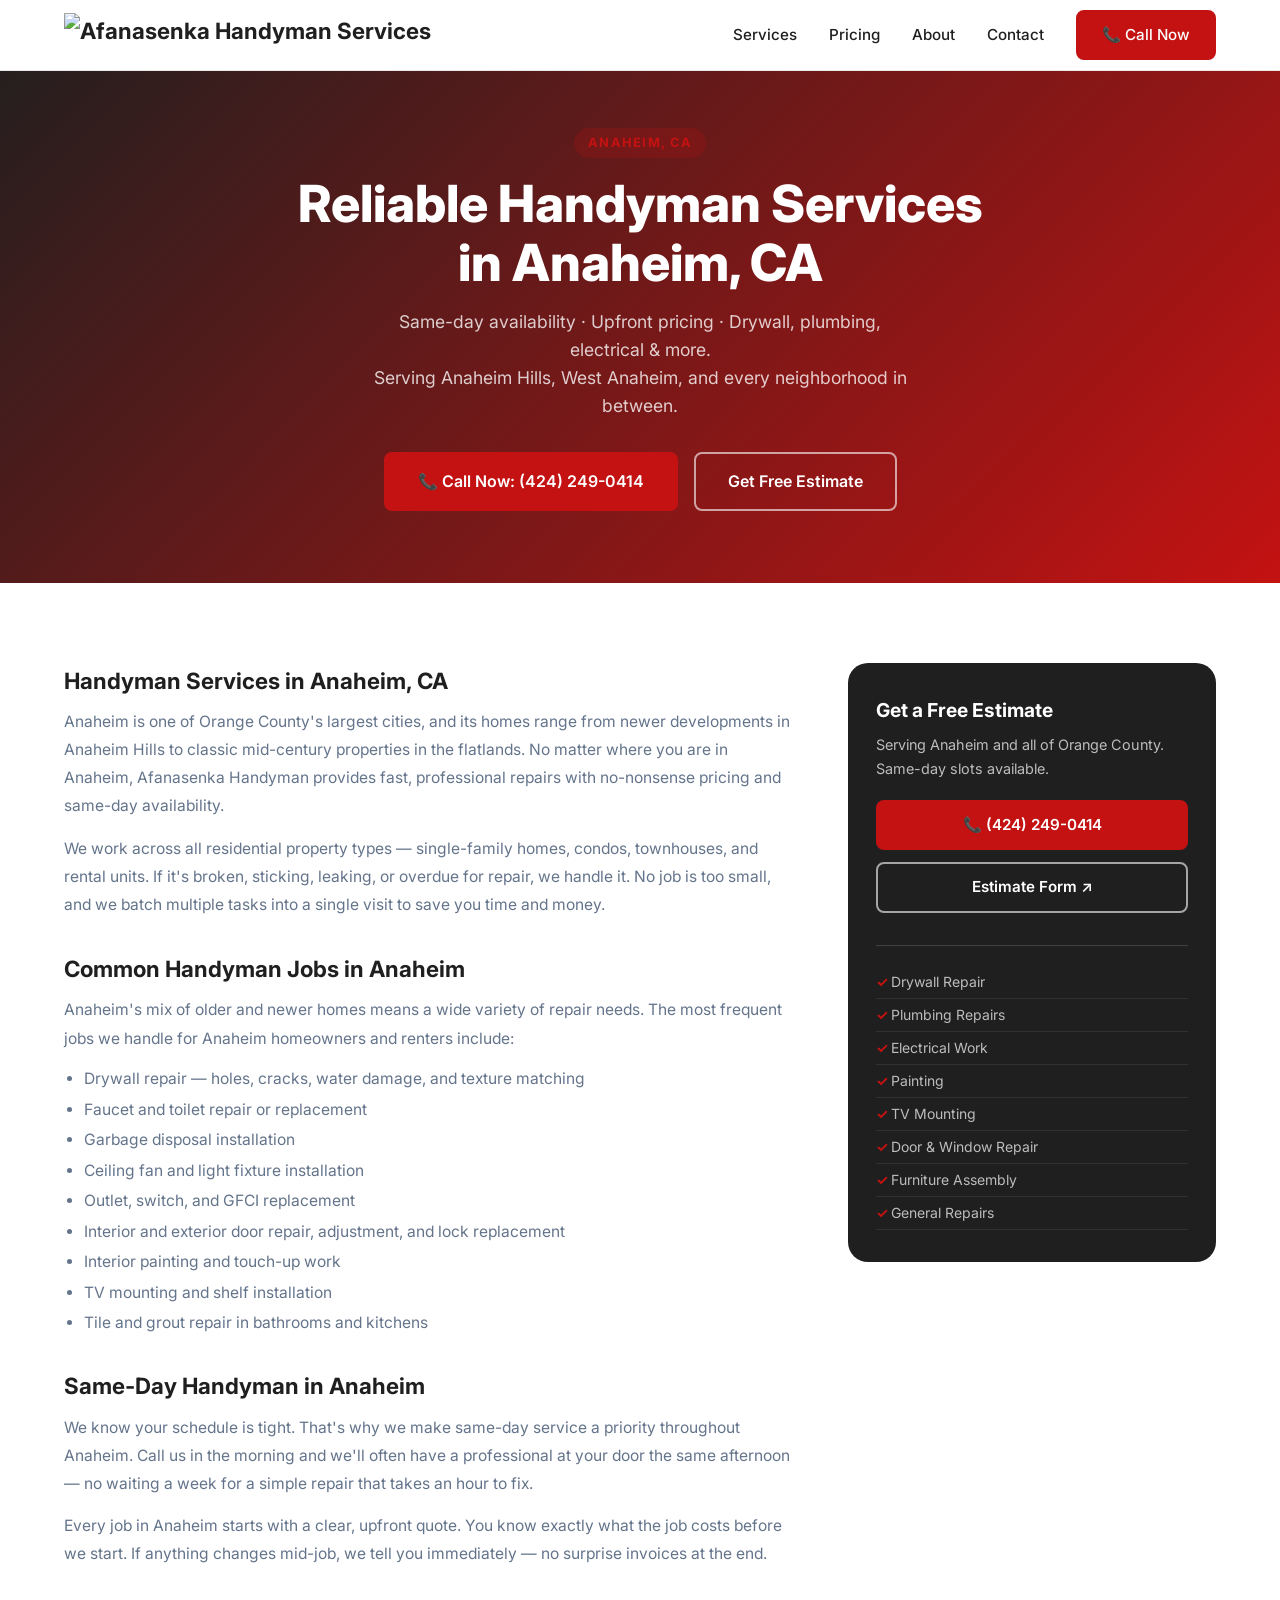
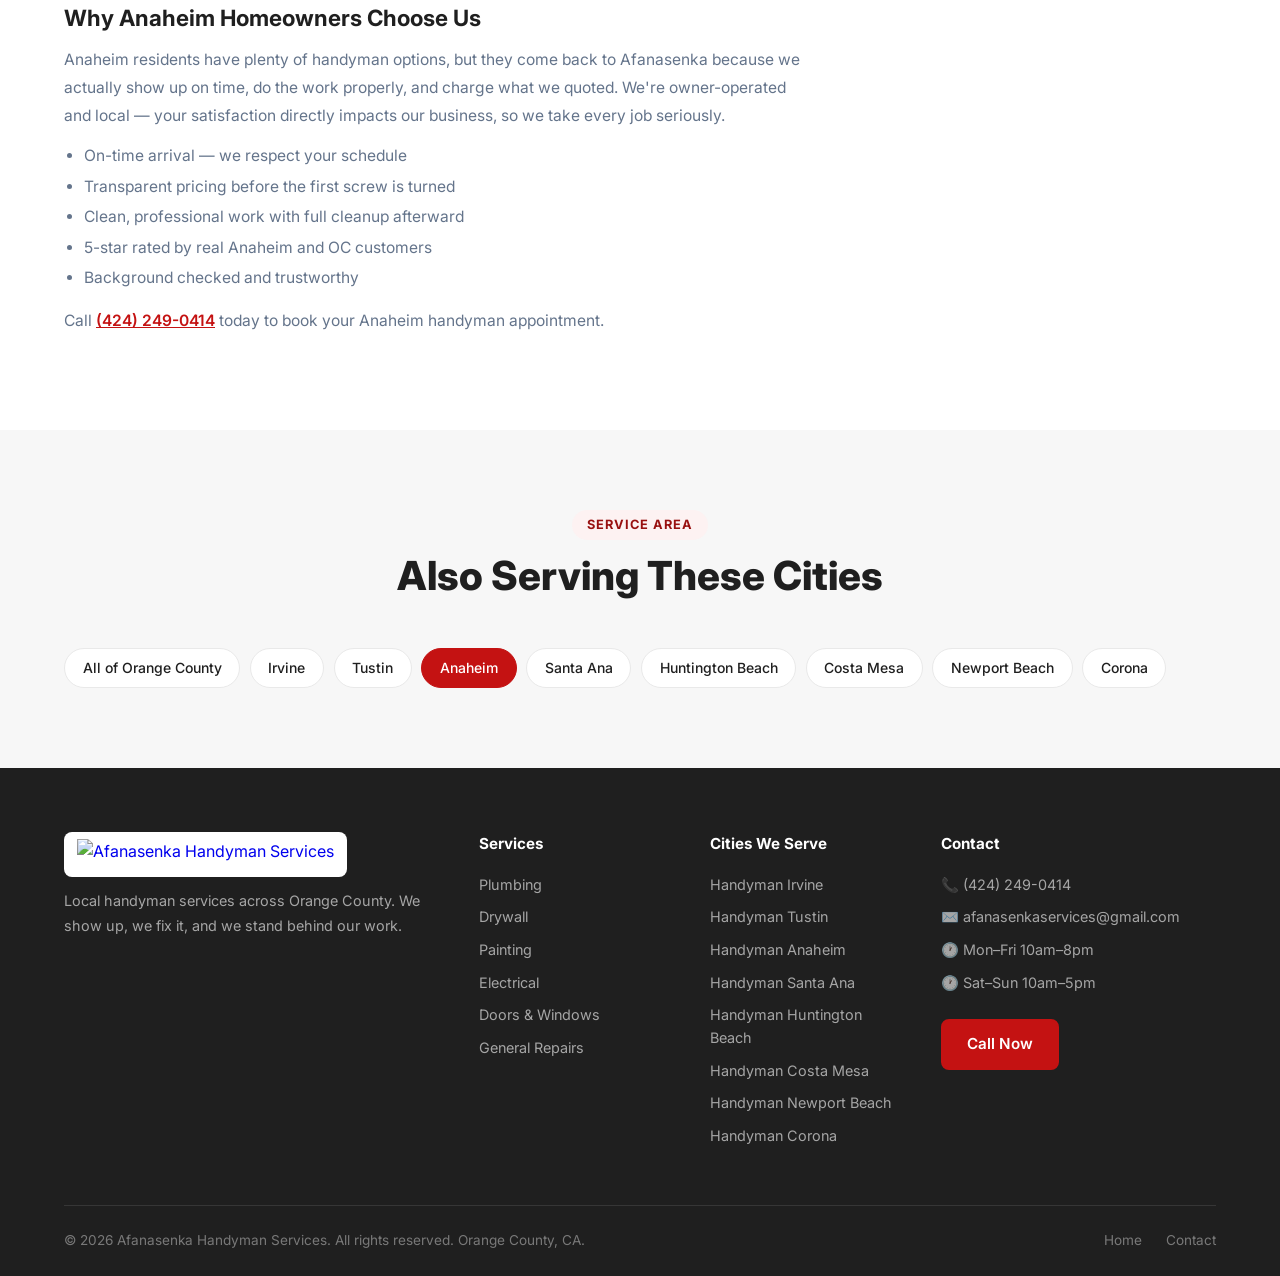
==== handyman-anaheim-ca.html @ b6ce4efc "Add files via upload" ====
<!DOCTYPE html>
<html lang="en">
<head>
  <meta charset="UTF-8" />
  <meta name="viewport" content="width=device-width, initial-scale=1.0" />
  <title>Handyman in Anaheim, CA | Same-Day Service | Afanasenka Handyman</title>
  <meta name="description" content="Reliable handyman in Anaheim, CA. Drywall, plumbing, electrical, painting & TV mounting — same-day service near Disneyland and across Anaheim. Call (424) 249-0414." />
  <meta name="robots" content="index, follow" />
  <link rel="canonical" href="handyman-anaheim-ca.html" />
  <link rel="preconnect" href="https://fonts.googleapis.com" />
  <link rel="preconnect" href="https://fonts.gstatic.com" crossorigin />
  <link href="https://fonts.googleapis.com/css2?family=Inter:wght@400;500;600;700;800;900&display=swap" rel="stylesheet" />
  <link rel="stylesheet" href="styles.css" />
  <script type="application/ld+json">
  {
    "@context": "https://schema.org",
    "@type": "HomeAndConstructionBusiness",
    "name": "Afanasenka Handyman Services",
    "telephone": "+14242490414",
    "email": "afanasenkaservices@gmail.com",
    "address": {
      "@type": "PostalAddress",
      "addressLocality": "Anaheim",
      "addressRegion": "CA",
      "addressCountry": "US"
    },
    "areaServed": { "@type": "City", "name": "Anaheim, CA" },
    "description": "Reliable handyman services in Anaheim, CA. Drywall repair, plumbing, electrical, painting, and general home repairs.",
    "openingHours": "Mo-Fr 10:00-20:00, Sa-Su 10:00-17:00",
    "priceRange": "$$"
  }
  </script>
</head>
<body>

  <!-- NAV -->
  <header class="nav-wrapper" id="navbar">
    <nav class="nav container">
      <a href="index.html" class="nav-logo">
        <img src="https://raw.githubusercontent.com/zmiceramaroka/afanasenkahandyman/main/short_logo.png" alt="Afanasenka Handyman Services" class="nav-logo-img" />
      </a>
      <ul class="nav-links" id="nav-links">
        <li><a href="index.html#services">Services</a></li>
        <li><a href="index.html#pricing">Pricing</a></li>
        <li><a href="index.html#why-us">About</a></li>
        <li><a href="index.html#contact">Contact</a></li>
        <li><a href="tel:+14242490414" class="btn btn-primary nav-cta">📞 Call Now</a></li>
      </ul>
      <button class="hamburger" id="hamburger" aria-label="Toggle menu">
        <span></span><span></span><span></span>
      </button>
    </nav>
  </header>

  <!-- HERO -->
  <section class="lp-hero">
    <div class="container">
      <p class="lp-hero-eyebrow">Anaheim, CA</p>
      <h1>Reliable Handyman Services<br />in Anaheim, CA</h1>
      <p class="lp-hero-sub">Same-day availability · Upfront pricing · Drywall, plumbing, electrical & more.<br />Serving Anaheim Hills, West Anaheim, and every neighborhood in between.</p>
      <div class="lp-hero-actions">
        <a href="tel:+14242490414" class="btn btn-primary btn-lg">📞 Call Now: (424) 249-0414</a>
        <a href="https://docs.google.com/forms/d/e/1FAIpQLSelJyZ_koh1a0A4ocHwTzat5wtbwH6ivnWTQcF7WB2MaH7mAQ/viewform" target="_blank" rel="noopener noreferrer" class="btn btn-outline btn-lg">Get Free Estimate</a>
      </div>
    </div>
  </section>

  <!-- CONTENT -->
  <section class="section lp-content-section">
    <div class="container">
      <div class="lp-content-grid">

        <div class="lp-body">

          <h2>Handyman Services in Anaheim, CA</h2>
          <p>Anaheim is one of Orange County's largest cities, and its homes range from newer developments in Anaheim Hills to classic mid-century properties in the flatlands. No matter where you are in Anaheim, Afanasenka Handyman provides fast, professional repairs with no-nonsense pricing and same-day availability.</p>
          <p>We work across all residential property types — single-family homes, condos, townhouses, and rental units. If it's broken, sticking, leaking, or overdue for repair, we handle it. No job is too small, and we batch multiple tasks into a single visit to save you time and money.</p>

          <h2>Common Handyman Jobs in Anaheim</h2>
          <p>Anaheim's mix of older and newer homes means a wide variety of repair needs. The most frequent jobs we handle for Anaheim homeowners and renters include:</p>
          <ul>
            <li>Drywall repair — holes, cracks, water damage, and texture matching</li>
            <li>Faucet and toilet repair or replacement</li>
            <li>Garbage disposal installation</li>
            <li>Ceiling fan and light fixture installation</li>
            <li>Outlet, switch, and GFCI replacement</li>
            <li>Interior and exterior door repair, adjustment, and lock replacement</li>
            <li>Interior painting and touch-up work</li>
            <li>TV mounting and shelf installation</li>
            <li>Tile and grout repair in bathrooms and kitchens</li>
          </ul>

          <h2>Same-Day Handyman in Anaheim</h2>
          <p>We know your schedule is tight. That's why we make same-day service a priority throughout Anaheim. Call us in the morning and we'll often have a professional at your door the same afternoon — no waiting a week for a simple repair that takes an hour to fix.</p>
          <p>Every job in Anaheim starts with a clear, upfront quote. You know exactly what the job costs before we start. If anything changes mid-job, we tell you immediately — no surprise invoices at the end.</p>

          <h2>Why Anaheim Homeowners Choose Us</h2>
          <p>Anaheim residents have plenty of handyman options, but they come back to Afanasenka because we actually show up on time, do the work properly, and charge what we quoted. We're owner-operated and local — your satisfaction directly impacts our business, so we take every job seriously.</p>
          <ul>
            <li>On-time arrival — we respect your schedule</li>
            <li>Transparent pricing before the first screw is turned</li>
            <li>Clean, professional work with full cleanup afterward</li>
            <li>5-star rated by real Anaheim and OC customers</li>
            <li>Background checked and trustworthy</li>
          </ul>
          <p>Call <a href="tel:+14242490414" style="color: var(--orange); font-weight:600;">(424) 249-0414</a> today to book your Anaheim handyman appointment.</p>

        </div>

        <div>
          <div class="lp-sidebar-card">
            <h3>Get a Free Estimate</h3>
            <p>Serving Anaheim and all of Orange County. Same-day slots available.</p>
            <a href="tel:+14242490414" class="btn btn-primary">📞 (424) 249-0414</a>
            <a href="https://docs.google.com/forms/d/e/1FAIpQLSelJyZ_koh1a0A4ocHwTzat5wtbwH6ivnWTQcF7WB2MaH7mAQ/viewform" target="_blank" rel="noopener noreferrer" class="btn btn-outline">Estimate Form ↗</a>
            <ul class="lp-services-list">
              <li>Drywall Repair</li>
              <li>Plumbing Repairs</li>
              <li>Electrical Work</li>
              <li>Painting</li>
              <li>TV Mounting</li>
              <li>Door &amp; Window Repair</li>
              <li>Furniture Assembly</li>
              <li>General Repairs</li>
            </ul>
          </div>
        </div>

      </div>
    </div>
  </section>

  <!-- OTHER CITIES -->
  <section class="section lp-cities-section">
    <div class="container">
      <div class="section-header">
        <span class="section-label">Service Area</span>
        <h2 class="section-title">Also Serving These Cities</h2>
      </div>
      <div class="lp-city-links">
        <a href="index.html" class="lp-city-link">All of Orange County</a>
        <a href="handyman-irvine-ca.html" class="lp-city-link">Irvine</a>
        <a href="handyman-tustin-ca.html" class="lp-city-link">Tustin</a>
        <span class="lp-city-link active">Anaheim</span>
        <a href="handyman-santa-ana-ca.html" class="lp-city-link">Santa Ana</a>
        <a href="handyman-huntington-beach-ca.html" class="lp-city-link">Huntington Beach</a>
        <a href="handyman-costa-mesa-ca.html" class="lp-city-link">Costa Mesa</a>
        <a href="handyman-newport-beach-ca.html" class="lp-city-link">Newport Beach</a>
        <a href="handyman-corona-ca.html" class="lp-city-link">Corona</a>
      </div>
    </div>
  </section>

  <!-- FOOTER -->
  <footer class="footer">
    <div class="container">
      <div class="footer-grid">
        <div class="footer-brand">
          <a href="index.html">
            <span class="footer-logo-wrap"><img src="https://raw.githubusercontent.com/zmiceramaroka/afanasenkahandyman/main/short_logo.png" alt="Afanasenka Handyman Services" class="footer-logo-img" /></span>
          </a>
          <p>Local handyman services across Orange County. We show up, we fix it, and we stand behind our work.</p>
        </div>
        <div class="footer-col">
          <h4>Services</h4>
          <ul>
            <li><a href="index.html#services">Plumbing</a></li>
            <li><a href="index.html#services">Drywall</a></li>
            <li><a href="index.html#services">Painting</a></li>
            <li><a href="index.html#services">Electrical</a></li>
            <li><a href="index.html#services">Doors &amp; Windows</a></li>
            <li><a href="index.html#services">General Repairs</a></li>
          </ul>
        </div>
        <div class="footer-col">
          <h4>Cities We Serve</h4>
          <ul>
            <li><a href="handyman-irvine-ca.html">Handyman Irvine</a></li>
            <li><a href="handyman-tustin-ca.html">Handyman Tustin</a></li>
            <li><a href="handyman-anaheim-ca.html">Handyman Anaheim</a></li>
            <li><a href="handyman-santa-ana-ca.html">Handyman Santa Ana</a></li>
            <li><a href="handyman-huntington-beach-ca.html">Handyman Huntington Beach</a></li>
            <li><a href="handyman-costa-mesa-ca.html">Handyman Costa Mesa</a></li>
            <li><a href="handyman-newport-beach-ca.html">Handyman Newport Beach</a></li>
            <li><a href="handyman-corona-ca.html">Handyman Corona</a></li>
          </ul>
        </div>
        <div class="footer-col">
          <h4>Contact</h4>
          <ul>
            <li><a href="tel:+14242490414">📞 (424) 249-0414</a></li>
            <li><a href="mailto:afanasenkaservices@gmail.com">✉️ afanasenkaservices@gmail.com</a></li>
            <li>🕐 Mon–Fri 10am–8pm</li>
            <li>🕐 Sat–Sun 10am–5pm</li>
          </ul>
          <a href="tel:+14242490414" class="btn btn-primary" style="margin-top:1rem;">Call Now</a>
        </div>
      </div>
      <div class="footer-bottom">
        <p>© 2026 Afanasenka Handyman Services. All rights reserved. Orange County, CA.</p>
        <div class="footer-links">
          <a href="index.html">Home</a>
          <a href="index.html#contact">Contact</a>
        </div>
      </div>
    </div>
  </footer>

  <div class="sticky-cta" id="sticky-cta">
    <a href="tel:+14242490414" class="btn btn-primary btn-full">📞 Call Now: (424) 249-0414</a>
  </div>

  <script src="script.js"></script>
</body>
</html>
---- styles.css ----
/* ============================================================
   Afanasenka Handyman Services — Stylesheet
   ============================================================ */

*, *::before, *::after { box-sizing: border-box; margin: 0; padding: 0; }

:root {
  --blue:        #1F1F1F;
  --blue-dark:   #1F1F1F;
  --blue-mid:    #444444;
  --orange:      #C41212;
  --orange-dark: #981010;
  --orange-light:#fdf2f2;
  --text:        #1F1F1F;
  --muted:       #64748b;
  --light:       #F7F7F7;
  --border:      #E9E9E9;
  --white:       #ffffff;
  --radius:      12px;
  --radius-lg:   20px;
  --shadow:      0 4px 24px rgba(0,0,0,.08);
  --shadow-lg:   0 8px 40px rgba(0,0,0,.14);
  --transition:  .2s ease;
  --max-w:       1200px;
}

html { scroll-behavior: smooth; font-size: 16px; }

body {
  font-family: 'Inter', -apple-system, BlinkMacSystemFont, sans-serif;
  color: var(--text);
  background: var(--white);
  line-height: 1.6;
  -webkit-font-smoothing: antialiased;
}

/* ── Utilities ───────────────────────────────────────────── */
.container { max-width: var(--max-w); margin: 0 auto; padding: 0 1.5rem; }

.section { padding: 5rem 0; }

.section-header { text-align: center; margin-bottom: 3rem; }
.section-label  { display: inline-block; background: var(--orange-light); color: var(--orange-dark); font-size: .8rem; font-weight: 700; letter-spacing: .08em; text-transform: uppercase; padding: .3rem .9rem; border-radius: 100px; margin-bottom: .75rem; }
.section-title  { font-size: clamp(1.75rem, 3.5vw, 2.5rem); font-weight: 800; color: var(--blue); line-height: 1.2; margin-bottom: .75rem; }
.section-sub    { color: var(--muted); font-size: 1.05rem; max-width: 580px; margin: 0 auto; }

/* ── Buttons ─────────────────────────────────────────────── */
.btn {
  display: inline-flex; align-items: center; justify-content: center; gap: .4rem;
  padding: .7rem 1.5rem; border-radius: 8px; font-weight: 600; font-size: .95rem;
  text-decoration: none; border: 2px solid transparent; cursor: pointer;
  transition: all var(--transition); white-space: nowrap;
}
.btn-primary  { background: var(--orange); color: #fff; border-color: var(--orange); }
.btn-primary:hover { background: var(--orange-dark); border-color: var(--orange-dark); transform: translateY(-1px); box-shadow: 0 6px 20px rgba(196,18,18,.35); }
.btn-outline  { background: transparent; color: var(--white); border-color: rgba(255,255,255,.6); }
.btn-outline:hover { background: rgba(255,255,255,.12); border-color: #fff; }
.btn-ghost    { background: transparent; color: var(--orange); border-color: var(--orange); font-size: .9rem; padding: .5rem 1rem; }
.btn-ghost:hover  { background: var(--orange); color: #fff; }
.btn-lg   { padding: .9rem 2rem; font-size: 1rem; }
.btn-full { width: 100%; }

/* ── NAV ─────────────────────────────────────────────────── */
.nav-wrapper {
  position: fixed; top: 0; left: 0; right: 0; z-index: 1000;
  background: var(--white);
  border-bottom: 1px solid var(--border);
  transition: box-shadow .3s;
}
.nav-wrapper.scrolled {
  box-shadow: 0 2px 20px rgba(0,0,0,.08);
}
.nav {
  display: flex; align-items: center; justify-content: space-between;
  height: 70px;
}
.nav-logo {
  display: flex; align-items: center; gap: .5rem;
  font-size: 1.4rem; font-weight: 700; text-decoration: none;
  color: var(--blue);
}
.nav-logo .logo-icon { font-size: 1.5rem; }
.nav-logo strong { color: var(--orange); }

.nav-links {
  display: flex; align-items: center; gap: 2rem;
  list-style: none;
}
.nav-links a {
  text-decoration: none; font-weight: 500; font-size: .95rem;
  color: var(--text);
  transition: color var(--transition);
}
.nav-links a:hover { color: var(--orange); }
.nav-cta { color: #fff !important; }

.hamburger {
  display: none; flex-direction: column; gap: 5px;
  background: none; border: none; cursor: pointer; padding: .3rem;
}
.hamburger span {
  display: block; width: 24px; height: 2px;
  background: var(--blue); border-radius: 2px;
  transition: all var(--transition);
}
.hamburger.open span:nth-child(1) { transform: translateY(7px) rotate(45deg); }
.hamburger.open span:nth-child(2) { opacity: 0; }
.hamburger.open span:nth-child(3) { transform: translateY(-7px) rotate(-45deg); }

/* ── HERO (Premium Split Layout) ─────────────────────────── */
.hero {
  display: grid;
  grid-template-columns: 1fr 1fr;
  min-height: 100vh;
  padding-top: 70px; /* nav height */
  background: #fff;
  overflow: hidden;
}

/* ── Left panel ── */
.hero-left {
  display: flex;
  align-items: center;
  background: #fff;
  /* clamp creates a page-margin that matches .container's side padding on any screen */
  padding: 4rem 3rem 4rem max(1.5rem, calc((100vw - 1200px) / 2 + 1.5rem));
}

.hero-left-inner {
  max-width: 520px;
  margin-left: auto; /* right-align text toward the centre seam */
  padding-right: 1rem;
}

.hero-eyebrow {
  font-size: .75rem;
  font-weight: 700;
  text-transform: uppercase;
  letter-spacing: .12em;
  color: var(--orange);
  margin-bottom: 1.25rem;
}

.hero-title {
  font-size: clamp(1.9rem, 3vw, 2.75rem);
  font-weight: 900;
  color: var(--blue-dark);
  line-height: 1.18;
  margin-bottom: .75rem;
}

.hero-license-line {
  font-size: .82rem;
  font-weight: 600;
  color: var(--muted);
  letter-spacing: .01em;
  margin-bottom: 1.5rem;
}

.hero-sub {
  font-size: 1.15rem;
  font-weight: 600;
  color: var(--blue-mid);
  line-height: 1.4;
  margin-bottom: 2rem;
}

.hero-actions {
  display: flex;
  gap: .9rem;
  flex-wrap: wrap;
  margin-bottom: 2rem;
}

/* Outline button for light background */
.btn-secondary-outline {
  background: transparent;
  color: var(--blue);
  border-color: var(--blue);
}
.btn-secondary-outline:hover {
  background: var(--blue);
  color: var(--white);
  transform: translateY(-1px);
  box-shadow: 0 6px 20px rgba(30,58,95,.2);
}

.hero-trust-bar {
  display: flex;
  flex-wrap: wrap;
  gap: .5rem 1.4rem;
  padding-top: 1.5rem;
  border-top: 1px solid var(--border);
}

.hero-trust-item {
  display: flex;
  align-items: center;
  gap: .35rem;
  font-size: .82rem;
  font-weight: 600;
  color: var(--text);
}

.trust-check {
  color: var(--orange);
  font-size: .85rem;
}

.hero-call-hint {
  font-size: .8rem;
  color: var(--muted);
  margin-top: .5rem;
}

.cta-hint {
  display: block;
  font-size: .8rem;
  color: var(--muted);
  margin-top: .5rem;
}

/* ── Right panel ── */
.hero-right {
  position: relative;
  overflow: hidden;
  min-height: 500px;
  background: var(--light);
  display: flex;
  align-items: center;
  justify-content: center;
  padding: 3rem 2rem;
}

.hero-logo-img {
  max-width: 420px;
  width: 85%;
  height: auto;
  display: block;
}

/* Nav logo image */
.nav-logo-img {
  height: 44px;
  width: auto;
  display: block;
}

/* Footer logo */
.footer-logo-wrap {
  display: inline-block;
  background: var(--white);
  border-radius: 8px;
  padding: .4rem .8rem;
}
.footer-logo-img {
  height: 32px;
  width: auto;
  display: block;
}

/* ── SERVICES ────────────────────────────────────────────── */
.services-grid {
  display: grid;
  grid-template-columns: repeat(auto-fit, minmax(300px, 1fr));
  gap: 1.5rem;
}
.service-card {
  position: relative; background: var(--white);
  border: 1.5px solid var(--border); border-radius: var(--radius-lg);
  padding: 2rem; transition: all var(--transition);
}
.service-card:hover { box-shadow: var(--shadow-lg); transform: translateY(-4px); border-color: var(--orange); }
.featured-service { border-color: var(--orange); box-shadow: 0 0 0 1px var(--orange), var(--shadow); }
.featured-badge {
  position: absolute; top: -13px; left: 1.5rem;
  background: var(--orange); color: #fff; font-size: .75rem;
  font-weight: 700; padding: .2rem .8rem; border-radius: 100px;
}
.service-icon {
  width: 56px; height: 56px; border-radius: 14px;
  display: flex; align-items: center; justify-content: center;
  font-size: 1.75rem; margin-bottom: 1.25rem;
}
.service-card h3 { font-size: 1.2rem; font-weight: 700; color: var(--blue); margin-bottom: .5rem; }
.service-card p  { color: var(--muted); font-size: .95rem; margin-bottom: 1rem; }
.service-list { list-style: none; margin-bottom: 1.5rem; }
.service-list li { font-size: .9rem; color: var(--text); padding: .25rem 0; }
.service-list li::before { content: "✓ "; color: var(--orange); font-weight: 700; }

/* ── WHY US ──────────────────────────────────────────────── */
.why-us { background: var(--light); }
.why-grid { display: grid; grid-template-columns: 1fr 1fr; gap: 4rem; align-items: center; }
.why-text .section-title { text-align: left; }
.why-desc { color: var(--muted); margin-bottom: 2rem; font-size: 1.05rem; }
.why-features { display: flex; flex-direction: column; gap: 1.25rem; margin-bottom: 2rem; }
.why-feature { display: flex; gap: 1rem; align-items: flex-start; }
.why-icon { font-size: 1.4rem; flex-shrink: 0; margin-top: .1rem; }
.why-feature strong { display: block; font-weight: 700; color: var(--blue); margin-bottom: .2rem; }
.why-feature p { color: var(--muted); font-size: .9rem; margin: 0; }

/* Why-us visual panel — stat grid + quote card */
.why-visual { display: flex; flex-direction: column; gap: 1.25rem; }
.why-stat-grid {
  display: grid; grid-template-columns: 1fr 1fr; gap: 1rem;
}
.why-stat-card {
  background: var(--white); border: 1.5px solid var(--border);
  border-radius: var(--radius); padding: 1.25rem 1rem;
  display: flex; flex-direction: column; align-items: center;
  text-align: center; gap: .25rem;
}
.why-stat-highlight { border-color: var(--orange); background: var(--orange-light); }
.why-stat-num   { font-size: 1.5rem; font-weight: 900; color: var(--blue); line-height: 1.1; }
.why-stat-highlight .why-stat-num { color: var(--orange-dark); }
.why-stat-label { font-size: .78rem; color: var(--muted); font-weight: 500; }
.why-cta-card {
  background: var(--blue); border-radius: var(--radius-lg);
  padding: 1.75rem; color: var(--white);
}
.why-cta-card p { font-size: 1rem; font-style: italic; line-height: 1.6; margin-bottom: .75rem; }
.why-cta-name   { font-size: .85rem; color: rgba(255,255,255,.65); }
.why-cta-stars  { color: #fbbf24; font-size: 1rem; margin-top: .5rem; }

/* ── PRICING ─────────────────────────────────────────────── */
.pricing-simple { margin-bottom: 2rem; }

.pricing-rate-card {
  display: flex; align-items: center; justify-content: space-between;
  gap: 2rem; flex-wrap: wrap;
  background: var(--blue); border-radius: var(--radius-lg);
  padding: 2.75rem 3rem;
  box-shadow: var(--shadow-lg);
}

.pricing-rate-left { display: flex; flex-direction: column; gap: .5rem; }

.pricing-rate-amount {
  display: flex; align-items: flex-end; gap: .25rem; line-height: 1; flex-wrap: wrap;
}
.price-prefix   { font-size: 1rem; font-weight: 600; color: rgba(255,255,255,.65); align-self: flex-end; margin-bottom: .75rem; white-space: nowrap; }
.price-currency { font-size: 2rem; font-weight: 700; color: var(--orange); margin-bottom: .6rem; }
.price-amount   { font-size: 5rem; font-weight: 900; color: var(--white); line-height: 1; }
.price-period   { font-size: 1.3rem; font-weight: 600; color: rgba(255,255,255,.65); margin-bottom: .6rem; }

.pricing-rate-min {
  font-size: .9rem; color: rgba(255,255,255,.55); letter-spacing: .02em;
}

.pricing-rate-right {
  display: flex; flex-direction: column; gap: 1.25rem;
  max-width: 360px;
}
.pricing-rate-right p {
  font-size: 1.05rem; color: rgba(255,255,255,.85); line-height: 1.65;
}

.pricing-cta-block {
  text-align: center;
  background: var(--orange-light); border: 1.5px solid #f5c6c6;
  border-radius: var(--radius-lg); padding: 2rem 2.5rem;
  margin-bottom: 2.5rem;
}
.pricing-cta-block p { font-size: 1.05rem; color: var(--text); line-height: 1.6; margin-bottom: .75rem; }
.pricing-phone-link {
  display: inline-block; font-size: 1.75rem; font-weight: 900;
  color: var(--orange-dark); text-decoration: none; letter-spacing: .01em;
  transition: color var(--transition);
}
.pricing-phone-link:hover { color: var(--blue); }

.quick-prices { background: var(--white); border: 1.5px solid var(--border); border-radius: var(--radius-lg); padding: 2rem; }
.quick-prices h3 { font-size: 1.15rem; font-weight: 700; color: var(--blue); margin-bottom: 1.25rem; }
.quick-grid { display: grid; grid-template-columns: repeat(auto-fill, minmax(240px, 1fr)); gap: .6rem; }
.quick-item {
  display: flex; justify-content: space-between; align-items: center;
  padding: .65rem .9rem; background: var(--light); border-radius: 8px;
  font-size: .9rem;
}
.price-tag { font-weight: 700; color: var(--orange); }

/* ── SERVICE AREA ────────────────────────────────────────── */
.service-area { background: var(--blue); padding: 3.5rem 0; }
.area-inner { display: flex; align-items: center; gap: 3rem; flex-wrap: wrap; }
.area-text { flex: 0 0 280px; }
.area-text h2 { color: var(--white); font-size: 1.5rem; font-weight: 800; margin-bottom: .5rem; }
.area-text p  { color: rgba(255,255,255,.7); font-size: .95rem; }
.area-cities  { display: flex; flex-wrap: wrap; gap: .6rem; flex: 1; }
.area-cities span {
  background: rgba(255,255,255,.1); color: rgba(255,255,255,.85);
  font-size: .85rem; padding: .35rem .85rem; border-radius: 100px;
  border: 1px solid rgba(255,255,255,.15);
}

/* ── CONTACT ─────────────────────────────────────────────── */
.contact-section { background: var(--light); }

/* Top bar: contact methods + cta-banner */
.contact-top {
  display: grid; grid-template-columns: 1fr auto;
  gap: 1.5rem; align-items: start;
  margin-bottom: 3rem;
}
.contact-methods-row {
  display: flex; flex-direction: column; gap: .75rem;
}
.contact-method {
  display: flex; align-items: center; gap: 1rem;
  background: var(--white); padding: 1rem 1.25rem;
  border-radius: var(--radius); border: 1px solid var(--border);
  text-decoration: none; color: var(--text); transition: all var(--transition);
}
.contact-method:hover { border-color: var(--orange); box-shadow: var(--shadow); }
.method-icon { font-size: 1.4rem; flex-shrink: 0; }
.contact-method strong { display: block; font-size: .85rem; color: var(--muted); }
.contact-method span   { font-size: .95rem; color: var(--blue); font-weight: 600; }

.cta-banner {
  display: flex; flex-direction: column; align-items: flex-start; gap: .9rem;
  background: var(--orange-light); border: 1.5px solid #f5c6c6;
  border-radius: var(--radius-lg); padding: 1.5rem;
  min-width: 240px;
}
.cta-banner p { font-size: .9rem; line-height: 1.5; }

/* Estimate CTA block */
.estimate-wrap {
  background: var(--white);
  border: 1.5px solid var(--border);
  border-radius: var(--radius-lg);
  box-shadow: var(--shadow);
}

.estimate-body {
  display: grid;
  grid-template-columns: 1fr auto;
  gap: 3rem;
  align-items: center;
  padding: 3rem;
}

.estimate-text .section-title {
  text-align: left;
  margin-bottom: .6rem;
}

.estimate-desc {
  font-size: 1rem;
  color: var(--muted);
  line-height: 1.7;
  margin-top: .5rem;
}

.estimate-phone-link {
  color: var(--orange-dark);
  font-weight: 700;
  text-decoration: none;
  white-space: nowrap;
}
.estimate-phone-link:hover { text-decoration: underline; }

.estimate-actions {
  display: flex;
  flex-direction: column;
  gap: .9rem;
  min-width: 290px;
}

/* ── FOOTER ──────────────────────────────────────────────── */
.footer { background: var(--blue-dark); color: rgba(255,255,255,.8); padding: 4rem 0 0; }
.footer-grid { display: grid; grid-template-columns: 2fr 1fr 1fr 1.5fr; gap: 3rem; padding-bottom: 3rem; }
.footer-brand p { font-size: .9rem; color: rgba(255,255,255,.6); margin-top: .75rem; line-height: 1.7; }
.footer-license { font-size: .8rem; color: rgba(255,255,255,.4) !important; margin-top: .5rem !important; }
.footer-logo { color: var(--white) !important; }
.footer-col h4 { color: var(--white); font-size: .95rem; font-weight: 700; margin-bottom: 1rem; }
.footer-col ul { list-style: none; }
.footer-col ul li { margin-bottom: .6rem; }
.footer-col ul li a,
.footer-col ul li { font-size: .9rem; color: rgba(255,255,255,.6); text-decoration: none; transition: color var(--transition); }
.footer-col ul li a:hover { color: var(--orange); }
.footer-bottom {
  border-top: 1px solid rgba(255,255,255,.1);
  padding: 1.5rem 0;
  display: flex; justify-content: space-between; align-items: center;
  flex-wrap: wrap; gap: 1rem;
  font-size: .85rem; color: rgba(255,255,255,.4);
}
.footer-links { display: flex; gap: 1.5rem; }
.footer-links a { color: rgba(255,255,255,.4); text-decoration: none; }
.footer-links a:hover { color: var(--orange); }

/* ── STICKY CTA (mobile) ─────────────────────────────────── */
.sticky-cta {
  display: none;
  position: fixed; bottom: 0; left: 0; right: 0; z-index: 999;
  padding: .75rem 1rem;
  background: var(--white);
  box-shadow: 0 -4px 20px rgba(0,0,0,.12);
}

/* ── TESTIMONIALS ────────────────────────────────────────── */
.testimonials-section { background: var(--light); }

.testimonials-grid {
  display: grid;
  grid-template-columns: repeat(3, 1fr);
  gap: 1.25rem;
  margin-bottom: 3rem;
}

.t-card {
  background: var(--white);
  border: 1px solid var(--border);
  border-radius: var(--radius-lg);
  padding: 1.75rem 1.5rem;
  display: flex;
  flex-direction: column;
  gap: .75rem;
  box-shadow: 0 2px 12px rgba(0,0,0,.05);
  transition: transform .2s ease, box-shadow .2s ease;
}
.t-card:hover {
  transform: translateY(-4px);
  box-shadow: 0 8px 28px rgba(0,0,0,.11);
}

.t-stars {
  color: #f59e0b;
  font-size: 1rem;
  letter-spacing: .05em;
  line-height: 1;
}

.t-quote {
  font-size: .95rem;
  color: var(--text);
  line-height: 1.65;
  flex: 1;
}

.t-name {
  font-size: .85rem;
  color: var(--muted);
  font-weight: 600;
}

.testimonials-cta {
  text-align: center;
  padding-top: .5rem;
}

/* ── RESPONSIVE ──────────────────────────────────────────── */
@media (max-width: 1024px) {
  .testimonials-grid { grid-template-columns: repeat(2, 1fr); }
}

@media (max-width: 900px) {
  .why-grid { grid-template-columns: 1fr; }
  .why-visual { display: none; }
  .contact-top { grid-template-columns: 1fr; }
  .footer-grid { grid-template-columns: 1fr 1fr; }
  .area-inner { flex-direction: column; align-items: flex-start; }
  .estimate-body {
    grid-template-columns: 1fr;
    padding: 2rem;
  }
  .estimate-actions { min-width: auto; }
}

@media (max-width: 768px) {
  /* Nav */
  .nav-links {
    position: fixed; inset: 70px 0 0;
    background: var(--white); flex-direction: column;
    justify-content: center; gap: 1.5rem;
    transform: translateX(100%); transition: transform .3s;
    z-index: 999;
  }
  .nav-links a { color: var(--text) !important; font-size: 1.1rem; }
  .nav-links.open { transform: translateX(0); }
  .hamburger { display: flex; }

  /* Hero — stack vertically on mobile */
  .hero {
    grid-template-columns: 1fr;
    min-height: auto;
  }
  .hero-left {
    padding: 2.5rem 1.5rem 2rem;
    order: 1;
  }
  .hero-left-inner {
    margin: 0;
    padding: 0;
    max-width: 100%;
  }
  .hero-right {
    order: 2;
    min-height: auto;
    height: auto;
    padding: 2rem;
  }
  .hero-logo-img {
    max-width: 280px;
  }

  .section { padding: 3.5rem 0; }
  .footer-grid { grid-template-columns: 1fr; }
  .cta-banner { flex-direction: column; }
  .sticky-cta { display: block; }
  body { padding-bottom: 68px; }
}

@media (max-width: 480px) {
  .hero-actions { flex-direction: column; }
  .hero-trust-bar { gap: .4rem 1rem; }
  .services-grid { grid-template-columns: 1fr; }
  .testimonials-grid { grid-template-columns: 1fr; }
  .pricing-rate-card { flex-direction: column; align-items: flex-start; padding: 2rem 1.5rem; }
  .price-amount { font-size: 4rem; }
  .pricing-phone-link { font-size: 1.4rem; }
}

/* ============================================================
   SERVICE AREA — city link pills
   ============================================================ */
.area-city-link {
  display: inline-block;
  background: rgba(255,255,255,.1);
  color: rgba(255,255,255,.85);
  font-size: .85rem;
  padding: .35rem .85rem;
  border-radius: 100px;
  text-decoration: none;
  transition: background var(--transition), color var(--transition);
}
.area-city-link:hover {
  background: var(--orange);
  color: #fff;
}

/* ============================================================
   CITIES WE SERVE SECTION (homepage)
   ============================================================ */
.cities-section { background: var(--light); }

.cities-columns {
  display: grid;
  grid-template-columns: 1fr 1fr;
  gap: 3rem;
}

.cities-col-title {
  font-size: 1rem;
  font-weight: 700;
  color: var(--blue);
  text-transform: uppercase;
  letter-spacing: .06em;
  margin-bottom: 1rem;
  padding-bottom: .5rem;
  border-bottom: 2px solid var(--orange);
  display: inline-block;
}

.cities-list {
  list-style: none;
  margin: 0 0 1.5rem;
  display: flex;
  flex-direction: column;
  gap: .45rem;
}

.cities-list a {
  color: var(--blue-mid);
  text-decoration: none;
  font-size: .95rem;
  font-weight: 500;
  transition: color var(--transition);
}
.cities-list a:hover { color: var(--orange); }
.cities-list a::before { content: '→ '; color: var(--orange); font-size: .8rem; }

.cities-keyword-block {
  background: var(--white);
  border: 1px solid var(--border);
  border-radius: var(--radius);
  padding: 1.25rem 1.5rem;
  font-size: .95rem;
  color: var(--muted);
  line-height: 1.7;
  margin-top: .5rem;
}
.cities-keyword-block strong { color: var(--text); }

@media (max-width: 768px) {
  .cities-columns { grid-template-columns: 1fr; gap: 2rem; }
}

/* ============================================================
   LOCATION PAGE — Hero
   ============================================================ */
.lp-hero {
  background: linear-gradient(135deg, #1F1F1F 0%, #C41212 100%);
  padding: 8rem 0 4.5rem;
  text-align: center;
  color: var(--white);
}

.lp-hero-eyebrow {
  display: inline-block;
  background: rgba(196,18,18,.2);
  color: var(--orange);
  font-size: .8rem;
  font-weight: 700;
  letter-spacing: .1em;
  text-transform: uppercase;
  padding: .3rem .9rem;
  border-radius: 100px;
  margin-bottom: 1rem;
}

.lp-hero h1 {
  font-size: clamp(1.9rem, 4.5vw, 3.2rem);
  font-weight: 800;
  color: var(--white);
  line-height: 1.15;
  margin-bottom: 1rem;
  max-width: 700px;
  margin-left: auto;
  margin-right: auto;
}

.lp-hero-sub {
  font-size: 1.1rem;
  color: rgba(255,255,255,.78);
  margin-bottom: 2rem;
  max-width: 560px;
  margin-left: auto;
  margin-right: auto;
  line-height: 1.6;
}

.lp-hero-actions {
  display: flex;
  gap: 1rem;
  justify-content: center;
  flex-wrap: wrap;
}

/* ============================================================
   LOCATION PAGE — Content
   ============================================================ */
.lp-content-section { background: var(--white); }

.lp-content-grid {
  display: grid;
  grid-template-columns: 2fr 1fr;
  gap: 3rem;
  align-items: start;
}

.lp-body h2 {
  font-size: 1.4rem;
  font-weight: 700;
  color: var(--blue);
  margin: 2rem 0 .6rem;
}
.lp-body h2:first-child { margin-top: 0; }

.lp-body p {
  color: var(--muted);
  line-height: 1.8;
  margin-bottom: .9rem;
  font-size: .975rem;
}

.lp-body ul {
  margin: .5rem 0 1rem 1.25rem;
  color: var(--muted);
  font-size: .975rem;
}
.lp-body ul li { margin-bottom: .35rem; line-height: 1.6; }

/* Sidebar CTA card */
.lp-sidebar-card {
  background: var(--blue);
  border-radius: var(--radius-lg);
  padding: 2rem 1.75rem;
  color: var(--white);
  position: sticky;
  top: 90px;
}
.lp-sidebar-card h3 {
  font-size: 1.2rem;
  font-weight: 700;
  color: var(--white);
  margin-bottom: .5rem;
}
.lp-sidebar-card p {
  font-size: .9rem;
  color: rgba(255,255,255,.7);
  margin-bottom: 1.25rem;
  line-height: 1.6;
}
.lp-sidebar-card .btn { width: 100%; margin-bottom: .75rem; }
.lp-sidebar-card .btn:last-child { margin-bottom: 0; }

.lp-services-list {
  margin: 1.25rem 0 0;
  padding: 0;
  list-style: none;
  border-top: 1px solid rgba(255,255,255,.15);
  padding-top: 1.25rem;
}
.lp-services-list li {
  font-size: .875rem;
  color: rgba(255,255,255,.7);
  padding: .3rem 0;
  border-bottom: 1px solid rgba(255,255,255,.08);
}
.lp-services-list li::before { content: '✓ '; color: var(--orange); font-weight: 700; }

/* ============================================================
   LOCATION PAGE — City Links
   ============================================================ */
.lp-cities-section { background: var(--light); }

.lp-city-links {
  display: flex;
  flex-wrap: wrap;
  gap: .6rem;
  margin-top: 1.5rem;
}

.lp-city-link {
  display: inline-block;
  padding: .5rem 1.1rem;
  background: var(--white);
  border: 1px solid var(--border);
  border-radius: 100px;
  font-size: .875rem;
  font-weight: 500;
  color: var(--blue);
  text-decoration: none;
  transition: all var(--transition);
}
.lp-city-link:hover {
  background: var(--blue);
  color: var(--white);
  border-color: var(--blue);
}
.lp-city-link.active {
  background: var(--orange);
  color: var(--white);
  border-color: var(--orange);
}

@media (max-width: 900px) {
  .lp-content-grid { grid-template-columns: 1fr; }
  .lp-sidebar-card { position: static; }
}

@media (max-width: 480px) {
  .lp-hero-actions { flex-direction: column; }
}
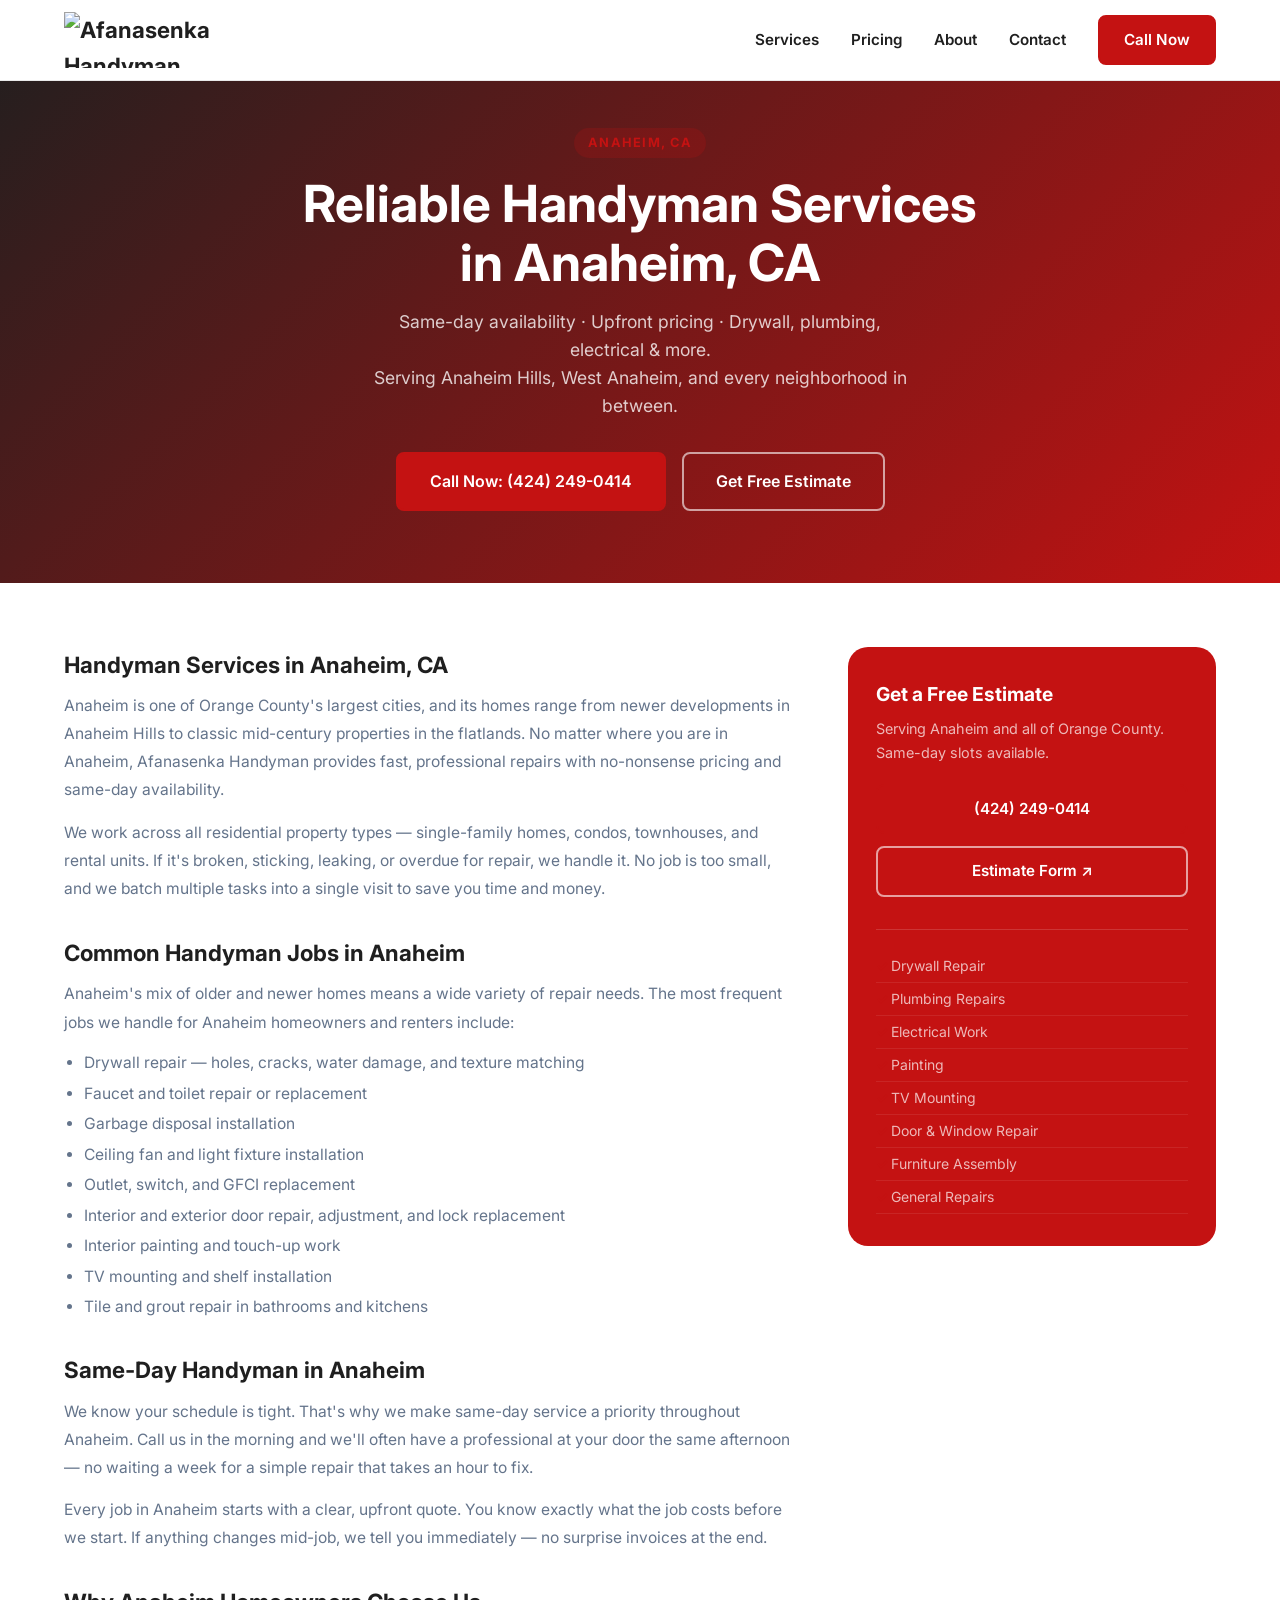
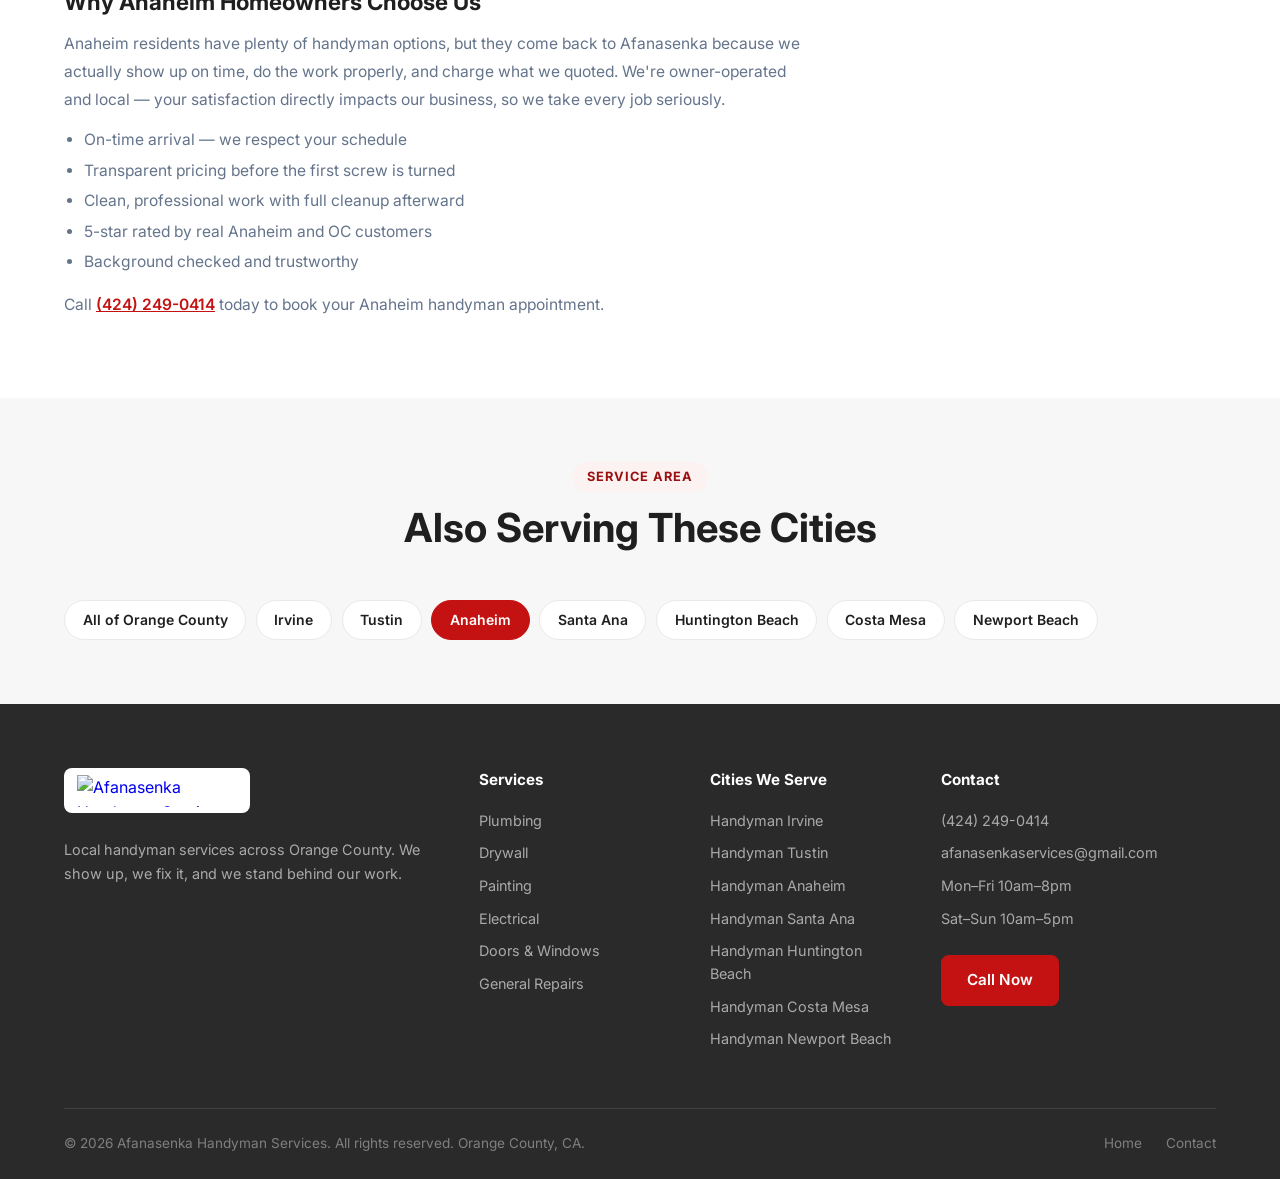
==== commit 6c579c23: "Add files via upload" ====
--- a/handyman-anaheim-ca.html
+++ b/handyman-anaheim-ca.html
@@ -9,7 +9,10 @@
   <link rel="canonical" href="handyman-anaheim-ca.html" />
   <link rel="preconnect" href="https://fonts.googleapis.com" />
   <link rel="preconnect" href="https://fonts.gstatic.com" crossorigin />
-  <link href="https://fonts.googleapis.com/css2?family=Inter:wght@400;500;600;700;800;900&display=swap" rel="stylesheet" />
+  <link rel="preconnect" href="https://raw.githubusercontent.com" />
+  <link rel="preload" as="image" href="https://raw.githubusercontent.com/zmiceramaroka/afanasenkahandyman/main/short_logo.png" />
+  <link href="https://fonts.googleapis.com/css2?family=Inter:wght@400;600;700;900&display=swap" rel="stylesheet" media="print" onload="this.media='all'" />
+  <noscript><link href="https://fonts.googleapis.com/css2?family=Inter:wght@400;600;700;900&display=swap" rel="stylesheet" /></noscript>
   <link rel="stylesheet" href="styles.css" />
   <script type="application/ld+json">
   {
@@ -37,14 +40,14 @@
   <header class="nav-wrapper" id="navbar">
     <nav class="nav container">
       <a href="index.html" class="nav-logo">
-        <img src="https://raw.githubusercontent.com/zmiceramaroka/afanasenkahandyman/main/short_logo.png" alt="Afanasenka Handyman Services" class="nav-logo-img" />
+        <img src="https://raw.githubusercontent.com/zmiceramaroka/afanasenkahandyman/main/short_logo.png" alt="Afanasenka Handyman Services" class="nav-logo-img" width="200" height="56" />
       </a>
       <ul class="nav-links" id="nav-links">
         <li><a href="index.html#services">Services</a></li>
         <li><a href="index.html#pricing">Pricing</a></li>
         <li><a href="index.html#why-us">About</a></li>
         <li><a href="index.html#contact">Contact</a></li>
-        <li><a href="tel:+14242490414" class="btn btn-primary nav-cta">📞 Call Now</a></li>
+        <li><a href="tel:+14242490414" class="btn btn-primary nav-cta">Call Now</a></li>
       </ul>
       <button class="hamburger" id="hamburger" aria-label="Toggle menu">
         <span></span><span></span><span></span>
@@ -59,7 +62,7 @@
       <h1>Reliable Handyman Services<br />in Anaheim, CA</h1>
       <p class="lp-hero-sub">Same-day availability · Upfront pricing · Drywall, plumbing, electrical & more.<br />Serving Anaheim Hills, West Anaheim, and every neighborhood in between.</p>
       <div class="lp-hero-actions">
-        <a href="tel:+14242490414" class="btn btn-primary btn-lg">📞 Call Now: (424) 249-0414</a>
+        <a href="tel:+14242490414" class="btn btn-primary btn-lg">Call Now: (424) 249-0414</a>
         <a href="https://docs.google.com/forms/d/e/1FAIpQLSelJyZ_koh1a0A4ocHwTzat5wtbwH6ivnWTQcF7WB2MaH7mAQ/viewform" target="_blank" rel="noopener noreferrer" class="btn btn-outline btn-lg">Get Free Estimate</a>
       </div>
     </div>
@@ -111,7 +114,7 @@
           <div class="lp-sidebar-card">
             <h3>Get a Free Estimate</h3>
             <p>Serving Anaheim and all of Orange County. Same-day slots available.</p>
-            <a href="tel:+14242490414" class="btn btn-primary">📞 (424) 249-0414</a>
+            <a href="tel:+14242490414" class="btn btn-primary">(424) 249-0414</a>
             <a href="https://docs.google.com/forms/d/e/1FAIpQLSelJyZ_koh1a0A4ocHwTzat5wtbwH6ivnWTQcF7WB2MaH7mAQ/viewform" target="_blank" rel="noopener noreferrer" class="btn btn-outline">Estimate Form ↗</a>
             <ul class="lp-services-list">
               <li>Drywall Repair</li>
@@ -146,7 +149,6 @@
         <a href="handyman-huntington-beach-ca.html" class="lp-city-link">Huntington Beach</a>
         <a href="handyman-costa-mesa-ca.html" class="lp-city-link">Costa Mesa</a>
         <a href="handyman-newport-beach-ca.html" class="lp-city-link">Newport Beach</a>
-        <a href="handyman-corona-ca.html" class="lp-city-link">Corona</a>
       </div>
     </div>
   </section>
@@ -157,7 +159,7 @@
       <div class="footer-grid">
         <div class="footer-brand">
           <a href="index.html">
-            <span class="footer-logo-wrap"><img src="https://raw.githubusercontent.com/zmiceramaroka/afanasenkahandyman/main/short_logo.png" alt="Afanasenka Handyman Services" class="footer-logo-img" /></span>
+            <span class="footer-logo-wrap"><img src="https://raw.githubusercontent.com/zmiceramaroka/afanasenkahandyman/main/short_logo.png" alt="Afanasenka Handyman Services" class="footer-logo-img" width="160" height="32" loading="lazy" /></span>
           </a>
           <p>Local handyman services across Orange County. We show up, we fix it, and we stand behind our work.</p>
         </div>
@@ -182,16 +184,15 @@
             <li><a href="handyman-huntington-beach-ca.html">Handyman Huntington Beach</a></li>
             <li><a href="handyman-costa-mesa-ca.html">Handyman Costa Mesa</a></li>
             <li><a href="handyman-newport-beach-ca.html">Handyman Newport Beach</a></li>
-            <li><a href="handyman-corona-ca.html">Handyman Corona</a></li>
           </ul>
         </div>
         <div class="footer-col">
           <h4>Contact</h4>
           <ul>
-            <li><a href="tel:+14242490414">📞 (424) 249-0414</a></li>
-            <li><a href="mailto:afanasenkaservices@gmail.com">✉️ afanasenkaservices@gmail.com</a></li>
-            <li>🕐 Mon–Fri 10am–8pm</li>
-            <li>🕐 Sat–Sun 10am–5pm</li>
+            <li><a href="tel:+14242490414">(424) 249-0414</a></li>
+            <li><a href="mailto:afanasenkaservices@gmail.com">afanasenkaservices@gmail.com</a></li>
+            <li>Mon–Fri 10am–8pm</li>
+            <li>Sat–Sun 10am–5pm</li>
           </ul>
           <a href="tel:+14242490414" class="btn btn-primary" style="margin-top:1rem;">Call Now</a>
         </div>
@@ -207,9 +208,9 @@
   </footer>
 
   <div class="sticky-cta" id="sticky-cta">
-    <a href="tel:+14242490414" class="btn btn-primary btn-full">📞 Call Now: (424) 249-0414</a>
+    <a href="tel:+14242490414" class="btn btn-primary btn-full">Call Now: (424) 249-0414</a>
   </div>
 
-  <script src="script.js"></script>
+  <script src="script.js" defer></script>
 </body>
 </html>
--- a/styles.css
+++ b/styles.css
@@ -37,11 +37,11 @@
 /* ── Utilities ───────────────────────────────────────────── */
 .container { max-width: var(--max-w); margin: 0 auto; padding: 0 1.5rem; }
 
-.section { padding: 5rem 0; }
+.section { padding: 4rem 0; }
 
 .section-header { text-align: center; margin-bottom: 3rem; }
 .section-label  { display: inline-block; background: var(--orange-light); color: var(--orange-dark); font-size: .8rem; font-weight: 700; letter-spacing: .08em; text-transform: uppercase; padding: .3rem .9rem; border-radius: 100px; margin-bottom: .75rem; }
-.section-title  { font-size: clamp(1.75rem, 3.5vw, 2.5rem); font-weight: 800; color: var(--blue); line-height: 1.2; margin-bottom: .75rem; }
+.section-title  { font-size: clamp(1.75rem, 3.5vw, 2.5rem); font-weight: 700; color: var(--blue); line-height: 1.2; margin-bottom: .75rem; }
 .section-sub    { color: var(--muted); font-size: 1.05rem; max-width: 580px; margin: 0 auto; }
 
 /* ── Buttons ─────────────────────────────────────────────── */
@@ -72,7 +72,7 @@
 }
 .nav {
   display: flex; align-items: center; justify-content: space-between;
-  height: 70px;
+  height: 80px;
 }
 .nav-logo {
   display: flex; align-items: center; gap: .5rem;
@@ -87,7 +87,7 @@
   list-style: none;
 }
 .nav-links a {
-  text-decoration: none; font-weight: 500; font-size: .95rem;
+  text-decoration: none; font-weight: 600; font-size: .95rem;
   color: var(--text);
   transition: color var(--transition);
 }
@@ -107,61 +107,38 @@
 .hamburger.open span:nth-child(2) { opacity: 0; }
 .hamburger.open span:nth-child(3) { transform: translateY(-7px) rotate(-45deg); }
 
-/* ── HERO (Premium Split Layout) ─────────────────────────── */
+/* ── HERO (Split Layout) ─────────────────────────────────── */
 .hero {
+  padding-top: 80px; /* nav height */
+  background: var(--white);
+}
+
+.hero-grid {
   display: grid;
   grid-template-columns: 1fr 1fr;
-  min-height: 100vh;
-  padding-top: 70px; /* nav height */
-  background: #fff;
-  overflow: hidden;
-}
-
-/* ── Left panel ── */
-.hero-left {
-  display: flex;
+  gap: 3rem;
   align-items: center;
-  background: #fff;
-  /* clamp creates a page-margin that matches .container's side padding on any screen */
-  padding: 4rem 3rem 4rem max(1.5rem, calc((100vw - 1200px) / 2 + 1.5rem));
-}
-
-.hero-left-inner {
+  padding: 3rem 1.5rem;
+  min-height: calc(100vh - 80px);
+}
+
+.hero-content {
   max-width: 520px;
-  margin-left: auto; /* right-align text toward the centre seam */
-  padding-right: 1rem;
-}
-
-.hero-eyebrow {
-  font-size: .75rem;
-  font-weight: 700;
-  text-transform: uppercase;
-  letter-spacing: .12em;
-  color: var(--orange);
-  margin-bottom: 1.25rem;
 }
 
 .hero-title {
-  font-size: clamp(1.9rem, 3vw, 2.75rem);
+  font-size: clamp(2rem, 3.5vw, 2.75rem);
   font-weight: 900;
-  color: var(--blue-dark);
-  line-height: 1.18;
-  margin-bottom: .75rem;
-}
-
-.hero-license-line {
-  font-size: .82rem;
+  color: var(--text);
+  line-height: 1.15;
+  margin-bottom: 1rem;
+}
+
+.hero-sub {
+  font-size: 1.05rem;
   font-weight: 600;
   color: var(--muted);
-  letter-spacing: .01em;
-  margin-bottom: 1.5rem;
-}
-
-.hero-sub {
-  font-size: 1.15rem;
-  font-weight: 600;
-  color: var(--blue-mid);
-  line-height: 1.4;
+  line-height: 1.55;
   margin-bottom: 2rem;
 }
 
@@ -169,79 +146,49 @@
   display: flex;
   gap: .9rem;
   flex-wrap: wrap;
-  margin-bottom: 2rem;
+  margin-bottom: 1.5rem;
 }
 
 /* Outline button for light background */
 .btn-secondary-outline {
   background: transparent;
-  color: var(--blue);
-  border-color: var(--blue);
+  color: var(--orange);
+  border-color: var(--orange);
 }
 .btn-secondary-outline:hover {
-  background: var(--blue);
+  background: var(--orange);
   color: var(--white);
   transform: translateY(-1px);
-  box-shadow: 0 6px 20px rgba(30,58,95,.2);
+  box-shadow: 0 6px 20px rgba(196,18,18,.2);
 }
 
 .hero-trust-bar {
   display: flex;
   flex-wrap: wrap;
-  gap: .5rem 1.4rem;
-  padding-top: 1.5rem;
-  border-top: 1px solid var(--border);
+  gap: .25rem .5rem;
 }
 
 .hero-trust-item {
-  display: flex;
-  align-items: center;
-  gap: .35rem;
-  font-size: .82rem;
+  font-size: .85rem;
   font-weight: 600;
-  color: var(--text);
-}
-
-.trust-check {
-  color: var(--orange);
+  color: var(--muted);
+}
+
+.hero-trust-divider {
+  color: var(--border);
   font-size: .85rem;
 }
 
-.hero-call-hint {
-  font-size: .8rem;
-  color: var(--muted);
-  margin-top: .5rem;
-}
-
-.cta-hint {
-  display: block;
-  font-size: .8rem;
-  color: var(--muted);
-  margin-top: .5rem;
-}
-
-/* ── Right panel ── */
-.hero-right {
-  position: relative;
-  overflow: hidden;
-  min-height: 500px;
-  background: var(--light);
-  display: flex;
-  align-items: center;
-  justify-content: center;
-  padding: 3rem 2rem;
-}
-
-.hero-logo-img {
-  max-width: 420px;
-  width: 85%;
+.hero-photo img {
+  width: 100%;
   height: auto;
+  border-radius: var(--radius-lg);
   display: block;
 }
 
 /* Nav logo image */
 .nav-logo-img {
-  height: 44px;
+  height: 56px;
   width: auto;
   display: block;
 }
@@ -259,6 +206,7 @@
   display: block;
 }
 
+
 /* ── SERVICES ────────────────────────────────────────────── */
 .services-grid {
   display: grid;
@@ -278,9 +226,10 @@
   font-weight: 700; padding: .2rem .8rem; border-radius: 100px;
 }
 .service-icon {
-  width: 56px; height: 56px; border-radius: 14px;
+  width: 52px; height: 52px; border-radius: 12px;
   display: flex; align-items: center; justify-content: center;
-  font-size: 1.75rem; margin-bottom: 1.25rem;
+  font-size: 1.4rem; margin-bottom: 1.25rem;
+  background: var(--light); color: var(--text);
 }
 .service-card h3 { font-size: 1.2rem; font-weight: 700; color: var(--blue); margin-bottom: .5rem; }
 .service-card p  { color: var(--muted); font-size: .95rem; margin-bottom: 1rem; }
@@ -295,7 +244,12 @@
 .why-desc { color: var(--muted); margin-bottom: 2rem; font-size: 1.05rem; }
 .why-features { display: flex; flex-direction: column; gap: 1.25rem; margin-bottom: 2rem; }
 .why-feature { display: flex; gap: 1rem; align-items: flex-start; }
-.why-icon { font-size: 1.4rem; flex-shrink: 0; margin-top: .1rem; }
+.why-icon {
+  width: 36px; height: 36px; border-radius: 8px;
+  background: var(--orange-light); color: var(--orange);
+  display: flex; align-items: center; justify-content: center;
+  font-size: 1rem; font-weight: 700; flex-shrink: 0;
+}
 .why-feature strong { display: block; font-weight: 700; color: var(--blue); margin-bottom: .2rem; }
 .why-feature p { color: var(--muted); font-size: .9rem; margin: 0; }
 
@@ -313,14 +267,16 @@
 .why-stat-highlight { border-color: var(--orange); background: var(--orange-light); }
 .why-stat-num   { font-size: 1.5rem; font-weight: 900; color: var(--blue); line-height: 1.1; }
 .why-stat-highlight .why-stat-num { color: var(--orange-dark); }
-.why-stat-label { font-size: .78rem; color: var(--muted); font-weight: 500; }
+.why-stat-label { font-size: .78rem; color: var(--muted); font-weight: 600; }
 .why-cta-card {
-  background: var(--blue); border-radius: var(--radius-lg);
-  padding: 1.75rem; color: var(--white);
-}
-.why-cta-card p { font-size: 1rem; font-style: italic; line-height: 1.6; margin-bottom: .75rem; }
-.why-cta-name   { font-size: .85rem; color: rgba(255,255,255,.65); }
-.why-cta-stars  { color: #fbbf24; font-size: 1rem; margin-top: .5rem; }
+  background: var(--white); border-radius: var(--radius-lg);
+  padding: 1.75rem; color: var(--text);
+  border: 1.5px solid var(--border);
+  border-left: 4px solid var(--orange);
+}
+.why-cta-card p { font-size: 1rem; font-style: italic; line-height: 1.6; margin-bottom: .75rem; color: var(--text); }
+.why-cta-name   { font-size: .85rem; color: var(--muted); }
+.why-cta-stars  { color: var(--orange); font-size: 1rem; margin-top: .5rem; }
 
 /* ── PRICING ─────────────────────────────────────────────── */
 .pricing-simple { margin-bottom: 2rem; }
@@ -328,7 +284,7 @@
 .pricing-rate-card {
   display: flex; align-items: center; justify-content: space-between;
   gap: 2rem; flex-wrap: wrap;
-  background: var(--blue); border-radius: var(--radius-lg);
+  background: #2A2A2A; border-radius: var(--radius-lg);
   padding: 2.75rem 3rem;
   box-shadow: var(--shadow-lg);
 }
@@ -380,10 +336,10 @@
 .price-tag { font-weight: 700; color: var(--orange); }
 
 /* ── SERVICE AREA ────────────────────────────────────────── */
-.service-area { background: var(--blue); padding: 3.5rem 0; }
+.service-area { background: var(--orange); padding: 3.5rem 0; }
 .area-inner { display: flex; align-items: center; gap: 3rem; flex-wrap: wrap; }
 .area-text { flex: 0 0 280px; }
-.area-text h2 { color: var(--white); font-size: 1.5rem; font-weight: 800; margin-bottom: .5rem; }
+.area-text h2 { color: var(--white); font-size: 1.5rem; font-weight: 700; margin-bottom: .5rem; }
 .area-text p  { color: rgba(255,255,255,.7); font-size: .95rem; }
 .area-cities  { display: flex; flex-wrap: wrap; gap: .6rem; flex: 1; }
 .area-cities span {
@@ -411,7 +367,12 @@
   text-decoration: none; color: var(--text); transition: all var(--transition);
 }
 .contact-method:hover { border-color: var(--orange); box-shadow: var(--shadow); }
-.method-icon { font-size: 1.4rem; flex-shrink: 0; }
+.method-icon {
+  width: 40px; height: 40px; border-radius: 10px;
+  background: var(--light); color: var(--text);
+  display: flex; align-items: center; justify-content: center;
+  font-size: 1.1rem; flex-shrink: 0;
+}
 .contact-method strong { display: block; font-size: .85rem; color: var(--muted); }
 .contact-method span   { font-size: .95rem; color: var(--blue); font-weight: 600; }
 
@@ -467,7 +428,7 @@
 }
 
 /* ── FOOTER ──────────────────────────────────────────────── */
-.footer { background: var(--blue-dark); color: rgba(255,255,255,.8); padding: 4rem 0 0; }
+.footer { background: #2A2A2A; color: rgba(255,255,255,.8); padding: 4rem 0 0; }
 .footer-grid { display: grid; grid-template-columns: 2fr 1fr 1fr 1.5fr; gap: 3rem; padding-bottom: 3rem; }
 .footer-brand p { font-size: .9rem; color: rgba(255,255,255,.6); margin-top: .75rem; line-height: 1.7; }
 .footer-license { font-size: .8rem; color: rgba(255,255,255,.4) !important; margin-top: .5rem !important; }
@@ -570,7 +531,7 @@
 @media (max-width: 768px) {
   /* Nav */
   .nav-links {
-    position: fixed; inset: 70px 0 0;
+    position: fixed; inset: 80px 0 0;
     background: var(--white); flex-direction: column;
     justify-content: center; gap: 1.5rem;
     transform: translateX(100%); transition: transform .3s;
@@ -580,31 +541,17 @@
   .nav-links.open { transform: translateX(0); }
   .hamburger { display: flex; }
 
-  /* Hero — stack vertically on mobile */
-  .hero {
+  /* Hero — stack on mobile */
+  .hero-grid {
     grid-template-columns: 1fr;
     min-height: auto;
+    padding: 2.5rem 1.5rem 2rem;
+    gap: 2rem;
   }
-  .hero-left {
-    padding: 2.5rem 1.5rem 2rem;
-    order: 1;
-  }
-  .hero-left-inner {
-    margin: 0;
-    padding: 0;
-    max-width: 100%;
-  }
-  .hero-right {
-    order: 2;
-    min-height: auto;
-    height: auto;
-    padding: 2rem;
-  }
-  .hero-logo-img {
-    max-width: 280px;
-  }
-
-  .section { padding: 3.5rem 0; }
+  .hero-content { max-width: 100%; }
+  .hero-photo { order: -1; }
+
+  .section { padding: 3rem 0; }
   .footer-grid { grid-template-columns: 1fr; }
   .cta-banner { flex-direction: column; }
   .sticky-cta { display: block; }
@@ -674,7 +621,7 @@
   color: var(--blue-mid);
   text-decoration: none;
   font-size: .95rem;
-  font-weight: 500;
+  font-weight: 600;
   transition: color var(--transition);
 }
 .cities-list a:hover { color: var(--orange); }
@@ -721,7 +668,7 @@
 
 .lp-hero h1 {
   font-size: clamp(1.9rem, 4.5vw, 3.2rem);
-  font-weight: 800;
+  font-weight: 700;
   color: var(--white);
   line-height: 1.15;
   margin-bottom: 1rem;
@@ -783,7 +730,7 @@
 
 /* Sidebar CTA card */
 .lp-sidebar-card {
-  background: var(--blue);
+  background: var(--orange);
   border-radius: var(--radius-lg);
   padding: 2rem 1.75rem;
   color: var(--white);
@@ -839,7 +786,7 @@
   border: 1px solid var(--border);
   border-radius: 100px;
   font-size: .875rem;
-  font-weight: 500;
+  font-weight: 600;
   color: var(--blue);
   text-decoration: none;
   transition: all var(--transition);
